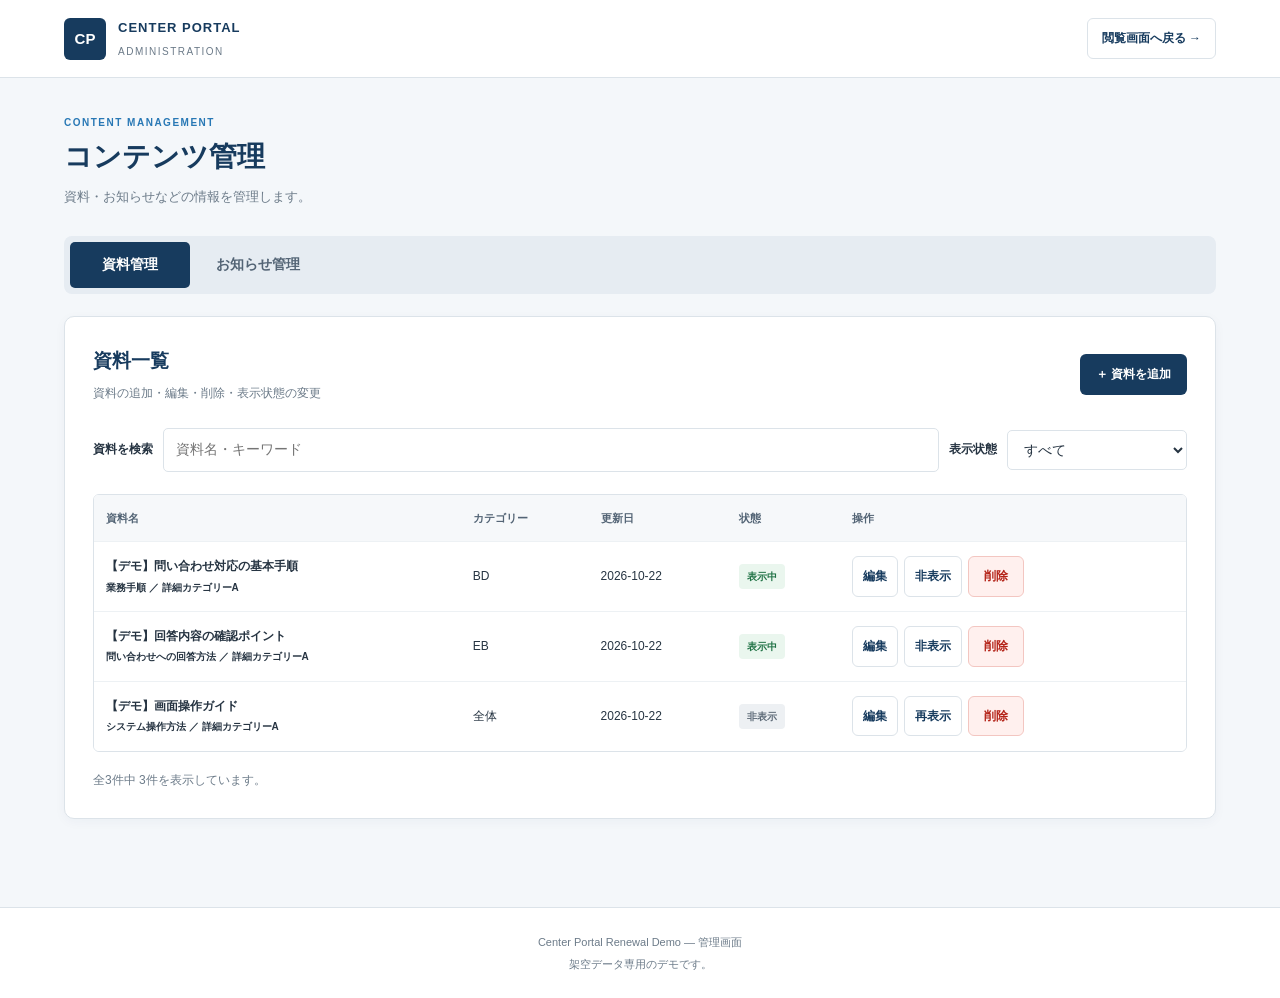
==== admin/index.html @ bc6381f3 "Demo" ====
<!DOCTYPE html>
<html lang="ja">
<head>
  <meta charset="UTF-8">
  <meta name="viewport" content="width=device-width, initial-scale=1.0">
  <meta
    name="description"
    content="Center Portal Demo 管理画面"
  >
  <title>管理画面 | Center Portal</title>
  <link rel="stylesheet" href="css/admin.css">
</head>

<body>
  <header class="admin-header">
    <a class="admin-logo" href="../index.html">
      <span class="admin-logo-mark">CP</span>
      <span>
        <strong>CENTER PORTAL</strong>
        <small>ADMINISTRATION</small>
      </span>
    </a>

    <a class="back-to-viewer" href="../index.html">
      閲覧画面へ戻る →
    </a>
  </header>

  <main class="admin-main">
    <section class="admin-page-heading">
      <p class="eyebrow">CONTENT MANAGEMENT</p>
      <h1>コンテンツ管理</h1>
      <p>
        資料・お知らせなどの情報を管理します。
      </p>
    </section>

    <!-- 管理メニュー -->
    <nav class="admin-tabs" aria-label="管理メニュー">
      <button
        type="button"
        class="admin-tab is-active"
        data-admin-tab="materials"
        aria-pressed="true"
      >
        資料管理
      </button>

      <button
        type="button"
        class="admin-tab"
        data-admin-tab="announcements"
        aria-pressed="false"
      >
        お知らせ管理
      </button>
    </nav>

    <!-- 資料管理 -->
    <section
      class="admin-panel"
      id="materialsPanel"
      aria-labelledby="materialsHeading"
    >
      <div class="panel-heading">
        <div>
          <h2 id="materialsHeading">資料一覧</h2>
          <p>資料の追加・編集・削除・表示状態の変更</p>
        </div>

        <button
          type="button"
          class="primary-button"
          id="addMaterialButton"
        >
          ＋ 資料を追加
        </button>
      </div>

      <div class="admin-filter">
        <label for="adminMaterialSearch">資料を検索</label>
        <input
          type="search"
          id="adminMaterialSearch"
          placeholder="資料名・キーワード"
        >

        <label for="materialStatusFilter">表示状態</label>
        <select id="materialStatusFilter">
          <option value="all">すべて</option>
          <option value="visible">表示中</option>
          <option value="hidden">非表示</option>
        </select>
      </div>

      <div class="table-wrapper">
        <table class="admin-table">
          <thead>
            <tr>
              <th scope="col">資料名</th>
              <th scope="col">カテゴリー</th>
              <th scope="col">更新日</th>
              <th scope="col">状態</th>
              <th scope="col">操作</th>
            </tr>
          </thead>

          <tbody id="materialsTableBody">
            <!-- 資料一覧をJavaScriptで表示 -->
          </tbody>
        </table>
      </div>

      <p class="admin-message" id="materialsMessage" aria-live="polite">
        資料一覧を読み込んでいます。
      </p>
    </section>

    <!-- お知らせ管理 -->
    <section
      class="admin-panel"
      id="announcementsPanel"
      aria-labelledby="announcementsHeading"
      hidden
    >
      <div class="panel-heading">
        <div>
          <h2 id="announcementsHeading">お知らせ一覧</h2>
          <p>お知らせの追加・編集・削除・非表示</p>
        </div>

        <button
          type="button"
          class="primary-button"
          id="addAnnouncementButton"
        >
          ＋ お知らせを追加
        </button>
      </div>

      <div class="table-wrapper">
        <table class="admin-table">
          <thead>
            <tr>
              <th scope="col">タイトル</th>
              <th scope="col">日付</th>
              <th scope="col">状態</th>
              <th scope="col">操作</th>
            </tr>
          </thead>

          <tbody id="announcementsTableBody">
            <!-- お知らせ一覧をJavaScriptで表示 -->
          </tbody>
        </table>
      </div>

      <p class="admin-message" id="announcementsMessage" aria-live="polite">
        お知らせ一覧を読み込んでいます。
      </p>
    </section>

    <!-- 資料編集フォーム -->
    <section
      class="admin-panel editor-panel"
      id="materialEditorPanel"
      aria-labelledby="materialEditorHeading"
      hidden
    >
      <div class="panel-heading">
        <div>
          <h2 id="materialEditorHeading">資料を追加</h2>
          <p>必要な情報を入力してください。</p>
        </div>
      </div>

      <form id="materialForm">
        <input type="hidden" id="materialId">

        <div class="form-field">
          <label for="materialTitle">資料名 <span>*</span></label>
          <input
            type="text"
            id="materialTitle"
            maxlength="120"
            required
          >
        </div>

        <div class="form-field">
          <label for="materialCategory">メインカテゴリー <span>*</span></label>
          <select id="materialCategory" required>
            <option value="">選択してください</option>
          </select>
        </div>

        <div class="form-field">
          <label for="materialDetail">詳細カテゴリー <span>*</span></label>
          <select id="materialDetail" required>
            <option value="">先にメインカテゴリーを選択してください</option>
          </select>
        </div>

        <div class="form-field">
          <label for="materialType">資料の種類 <span>*</span></label>
          <input
            type="text"
            id="materialType"
            maxlength="60"
            placeholder="例：業務手順"
            required
          >
        </div>

        <div class="form-field">
          <label for="materialDescription">概要</label>
          <textarea
            id="materialDescription"
            rows="3"
            maxlength="300"
          ></textarea>
        </div>

        <div class="form-field">
          <label for="materialContent">資料の内容 <span>*</span></label>
          <textarea
            id="materialContent"
            rows="8"
            required
          ></textarea>
        </div>

        <div class="form-actions">
          <button type="submit" class="primary-button">
            保存する
          </button>

          <button
            type="button"
            class="secondary-button"
            id="cancelMaterialEdit"
          >
            キャンセル
          </button>
        </div>
      </form>
    </section>

    <!-- お知らせ編集フォーム -->
    <section
      class="admin-panel editor-panel"
      id="announcementEditorPanel"
      aria-labelledby="announcementEditorHeading"
      hidden
    >
      <div class="panel-heading">
        <div>
          <h2 id="announcementEditorHeading">お知らせを追加</h2>
          <p>掲載するお知らせを入力してください。</p>
        </div>
      </div>

      <form id="announcementForm">
        <input type="hidden" id="announcementId">

        <div class="form-field">
          <label for="announcementTitle">タイトル <span>*</span></label>
          <input
            type="text"
            id="announcementTitle"
            maxlength="120"
            required
          >
        </div>

        <div class="form-field">
          <label for="announcementDate">掲載日 <span>*</span></label>
          <input
            type="date"
            id="announcementDate"
            required
          >
        </div>

        <div class="form-field">
          <label for="announcementType">種類 <span>*</span></label>
          <input
            type="text"
            id="announcementType"
            maxlength="40"
            placeholder="例：お知らせ"
            required
          >
        </div>

        <div class="form-field">
          <label for="announcementContent">内容</label>
          <textarea
            id="announcementContent"
            rows="5"
            maxlength="2000"
          ></textarea>
        </div>

        <div class="form-actions">
          <button type="submit" class="primary-button">
            保存する
          </button>

          <button
            type="button"
            class="secondary-button"
            id="cancelAnnouncementEdit"
          >
            キャンセル
          </button>
        </div>
      </form>
    </section>
  </main>

  <footer class="admin-footer">
    <p>Center Portal Renewal Demo — 管理画面</p>
    <p>架空データ専用のデモです。</p>
  </footer>

  <script src="../js/data.js"></script>
  <script src="js/admin.js"></script>
</body>
</html>
---- admin/css/admin.css ----
/* =========================
   基本設定
========================= */

:root {
  --admin-primary: #173b5e;
  --admin-primary-hover: #24577f;
  --admin-accent: #2878b5;
  --admin-text: #263442;
  --admin-muted: #6c7b89;
  --admin-border: #dce3e9;
  --admin-background: #f4f7fa;
  --admin-surface: #ffffff;
  --admin-hover: #f0f5f9;
  --admin-danger: #b42318;
  --admin-danger-bg: #fff0ee;
  --admin-success: #217346;
  --admin-success-bg: #eaf6ee;
}

* {
  box-sizing: border-box;
}

html {
  scroll-behavior: smooth;
}

body {
  margin: 0;
  background: var(--admin-background);
  color: var(--admin-text);
  font-family:
    -apple-system,
    BlinkMacSystemFont,
    "Helvetica Neue",
    "Hiragino Kaku Gothic ProN",
    "Hiragino Sans",
    Meiryo,
    sans-serif;
  font-size: 14px;
  line-height: 1.7;
}

button,
input,
select,
textarea {
  font: inherit;
}

button {
  cursor: pointer;
}

[hidden] {
  display: none !important;
}

button:focus-visible,
input:focus-visible,
select:focus-visible,
textarea:focus-visible,
a:focus-visible {
  outline: 3px solid #79b9eb;
  outline-offset: 3px;
}

a {
  color: inherit;
  text-decoration: none;
}

/* =========================
   ヘッダー
========================= */

.admin-header {
  display: flex;
  align-items: center;
  justify-content: space-between;
  gap: 24px;
  min-height: 78px;
  padding: 16px 5%;
  background: var(--admin-surface);
  border-bottom: 1px solid var(--admin-border);
}

.admin-logo {
  display: flex;
  align-items: center;
  gap: 12px;
}

.admin-logo-mark {
  display: grid;
  place-items: center;
  width: 42px;
  height: 42px;
  background: var(--admin-primary);
  color: #ffffff;
  border-radius: 6px;
  font-size: 15px;
  font-weight: 800;
}

.admin-logo strong,
.admin-logo small {
  display: block;
}

.admin-logo strong {
  color: var(--admin-primary);
  font-size: 13px;
  letter-spacing: 1px;
}

.admin-logo small {
  margin-top: 3px;
  color: var(--admin-muted);
  font-size: 10px;
  letter-spacing: 1.5px;
}

.back-to-viewer {
  padding: 9px 14px;
  color: var(--admin-primary);
  border: 1px solid var(--admin-border);
  border-radius: 6px;
  font-size: 12px;
  font-weight: 700;
  transition: background 0.2s ease;
}

.back-to-viewer:hover {
  background: var(--admin-hover);
}

/* =========================
   メインエリア
========================= */

.admin-main {
  width: min(1200px, 90%);
  margin: 0 auto;
  padding: 36px 0 64px;
}

.admin-page-heading {
  margin-bottom: 28px;
}

.eyebrow {
  margin: 0 0 6px;
  color: var(--admin-accent);
  font-size: 10px;
  font-weight: 800;
  letter-spacing: 1.5px;
}

.admin-page-heading h1 {
  margin: 0;
  color: var(--admin-primary);
  font-size: 28px;
  line-height: 1.4;
}

.admin-page-heading > p:last-child {
  margin: 10px 0 0;
  color: var(--admin-muted);
  font-size: 13px;
}

/* =========================
   管理タブ
========================= */

.admin-tabs {
  display: flex;
  gap: 6px;
  margin-bottom: 22px;
  padding: 6px;
  background: #e6ecf2;
  border-radius: 8px;
}

.admin-tab {
  min-width: 120px;
  padding: 11px 20px;
  background: transparent;
  color: #536475;
  border: 0;
  border-radius: 5px;
  font-weight: 700;
  transition:
    color 0.2s ease,
    background 0.2s ease;
}

.admin-tab:hover {
  color: var(--admin-primary);
  background: rgba(255, 255, 255, 0.65);
}

.admin-tab.is-active {
  background: var(--admin-primary);
  color: #ffffff;
}

/* =========================
   管理パネル
========================= */

.admin-panel {
  margin-bottom: 24px;
  padding: 28px;
  background: var(--admin-surface);
  border: 1px solid var(--admin-border);
  border-radius: 10px;
  box-shadow: 0 3px 12px rgba(23, 59, 94, 0.04);
}

.panel-heading {
  display: flex;
  align-items: center;
  justify-content: space-between;
  gap: 20px;
  margin-bottom: 24px;
}

.panel-heading h2 {
  margin: 0;
  color: var(--admin-primary);
  font-size: 19px;
}

.panel-heading p {
  margin: 6px 0 0;
  color: var(--admin-muted);
  font-size: 12px;
}

/* =========================
   ボタン
========================= */

.primary-button,
.secondary-button,
.danger-button,
.small-button {
  display: inline-flex;
  align-items: center;
  justify-content: center;
  gap: 6px;
  min-height: 38px;
  padding: 9px 15px;
  border: 1px solid transparent;
  border-radius: 6px;
  font-size: 12px;
  font-weight: 700;
  transition:
    background 0.2s ease,
    border-color 0.2s ease;
}

.primary-button {
  background: var(--admin-primary);
  color: #ffffff;
}

.primary-button:hover {
  background: var(--admin-primary-hover);
}

.secondary-button {
  background: #ffffff;
  color: var(--admin-text);
  border-color: var(--admin-border);
}

.secondary-button:hover {
  background: var(--admin-hover);
}

.danger-button {
  background: var(--admin-danger-bg);
  color: var(--admin-danger);
  border-color: #f3c6c1;
}

.danger-button:hover {
  background: #ffe0dc;
}

.small-button {
  min-height: 32px;
  padding: 6px 10px;
  background: #ffffff;
  color: var(--admin-primary);
  border-color: var(--admin-border);
}

.small-button:hover {
  background: var(--admin-hover);
}

/* =========================
   検索・絞り込み
========================= */

.admin-filter {
  display: grid;
  grid-template-columns: auto minmax(180px, 1fr) auto minmax(120px, 180px);
  align-items: center;
  gap: 10px;
  margin-bottom: 22px;
}

.admin-filter label {
  color: var(--admin-text);
  font-size: 12px;
  font-weight: 700;
}

.admin-filter input,
.admin-filter select {
  width: 100%;
  min-width: 0;
  min-height: 40px;
  padding: 9px 12px;
  background: #ffffff;
  color: var(--admin-text);
  border: 1px solid var(--admin-border);
  border-radius: 5px;
}

/* =========================
   テーブル
========================= */

.table-wrapper {
  width: 100%;
  overflow-x: auto;
  border: 1px solid var(--admin-border);
  border-radius: 6px;
}

.admin-table {
  width: 100%;
  border-collapse: collapse;
  background: #ffffff;
  text-align: left;
}

.admin-table th,
.admin-table td {
  padding: 14px 12px;
  border-bottom: 1px solid #edf1f4;
  vertical-align: middle;
}

.admin-table th {
  background: #f6f8fa;
  color: #536475;
  font-size: 11px;
  font-weight: 800;
  white-space: nowrap;
}

.admin-table td {
  font-size: 12px;
}

.admin-table tbody tr:last-child td {
  border-bottom: 0;
}

.admin-table tbody tr:hover {
  background: #fafcfd;
}

.admin-table td:first-child {
  min-width: 200px;
  font-weight: 700;
}

.table-actions {
  display: flex;
  flex-wrap: wrap;
  gap: 6px;
  min-width: 190px;
}

.status-badge {
  display: inline-block;
  padding: 4px 8px;
  border-radius: 4px;
  font-size: 10px;
  font-weight: 700;
  white-space: nowrap;
}

.status-badge.is-visible {
  background: var(--admin-success-bg);
  color: var(--admin-success);
}

.status-badge.is-hidden {
  background: #edf0f3;
  color: #5e6b78;
}

/* =========================
   フォーム
========================= */

.editor-panel {
  scroll-margin-top: 24px;
}

.form-field {
  display: grid;
  gap: 7px;
  margin-bottom: 22px;
}

.form-field label {
  color: var(--admin-text);
  font-size: 12px;
  font-weight: 800;
}

.form-field label span {
  color: var(--admin-danger);
}

.form-field input,
.form-field select,
.form-field textarea {
  width: 100%;
  min-height: 42px;
  padding: 10px 12px;
  background: #ffffff;
  color: var(--admin-text);
  border: 1px solid var(--admin-border);
  border-radius: 5px;
}

.form-field textarea {
  min-height: 100px;
  resize: vertical;
}

.form-field input::placeholder,
.form-field textarea::placeholder {
  color: #96a2ad;
}

.form-actions {
  display: flex;
  flex-wrap: wrap;
  gap: 10px;
  padding-top: 8px;
  border-top: 1px solid var(--admin-border);
}

.admin-message {
  margin: 18px 0 0;
  color: var(--admin-muted);
  font-size: 12px;
}

.admin-message:empty {
  display: none;
}

/* =========================
   フッター
========================= */

.admin-footer {
  padding: 22px 5%;
  background: #ffffff;
  border-top: 1px solid var(--admin-border);
  text-align: center;
}

.admin-footer p {
  margin: 3px 0;
  color: var(--admin-muted);
  font-size: 11px;
}

/* =========================
   レスポンシブ
========================= */

@media (max-width: 900px) {
  .admin-filter {
    grid-template-columns: auto minmax(0, 1fr);
  }

  .admin-filter label:nth-of-type(2) {
    grid-column: 1;
  }

  .admin-filter select {
    grid-column: 2;
  }
}

@media (max-width: 600px) {
  .admin-header {
    align-items: flex-start;
    flex-direction: column;
    gap: 14px;
    padding: 16px 5%;
  }

  .admin-main {
    width: 92%;
    padding-top: 24px;
  }

  .admin-page-heading h1 {
    font-size: 24px;
  }

  .admin-tabs {
    display: grid;
    grid-template-columns: repeat(2, minmax(0, 1fr));
  }

  .admin-tab {
    min-width: 0;
    padding: 10px 8px;
  }

  .admin-panel {
    padding: 18px;
  }

  .panel-heading {
    align-items: flex-start;
    flex-direction: column;
    gap: 14px;
  }

  .admin-filter {
    grid-template-columns: 1fr;
  }

  .admin-filter label:nth-of-type(2),
  .admin-filter select {
    grid-column: auto;
  }

  .form-actions {
    flex-direction: column;
  }

  .form-actions button {
    width: 100%;
  }
}

@media (prefers-reduced-motion: reduce) {
  *,
  *::before,
  *::after {
    scroll-behavior: auto !important;
    transition-duration: 0.01ms !important;
    animation-duration: 0.01ms !important;
  }
}
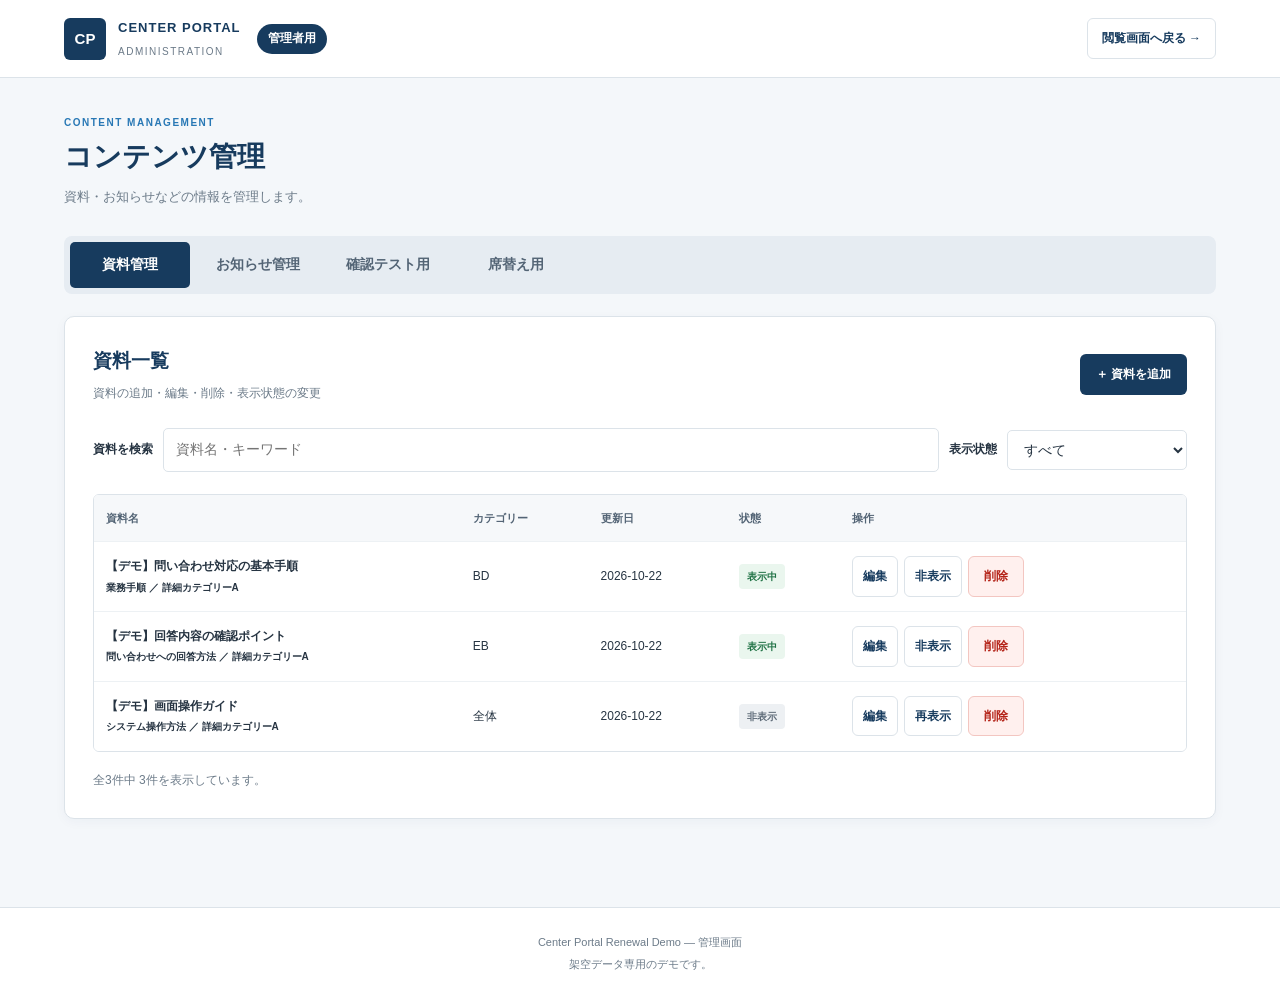
==== commit a56c694f: "Demo1.1" ====
--- a/admin/index.html
+++ b/admin/index.html
@@ -14,13 +14,16 @@
 
 <body>
   <header class="admin-header">
-    <a class="admin-logo" href="../index.html">
-      <span class="admin-logo-mark">CP</span>
-      <span>
-        <strong>CENTER PORTAL</strong>
-        <small>ADMINISTRATION</small>
-      </span>
-    </a>
+    <div class="admin-brand">
+      <a class="admin-logo" href="../index.html">
+        <span class="admin-logo-mark">CP</span>
+        <span>
+          <strong>CENTER PORTAL</strong>
+          <small>ADMINISTRATION</small>
+        </span>
+      </a>
+      <span class="admin-mode-badge">管理者用</span>
+    </div>
 
     <a class="back-to-viewer" href="../index.html">
       閲覧画面へ戻る →
@@ -54,6 +57,24 @@
         aria-pressed="false"
       >
         お知らせ管理
+      </button>
+
+      <button
+        type="button"
+        class="admin-tab"
+        data-admin-tab="shortcut-test"
+        aria-pressed="false"
+      >
+        確認テスト用
+      </button>
+
+      <button
+        type="button"
+        class="admin-tab"
+        data-admin-tab="shortcut-file"
+        aria-pressed="false"
+      >
+        席替え用
       </button>
     </nav>
 
@@ -161,6 +182,70 @@
       </p>
     </section>
 
+    <section
+      class="admin-panel"
+      id="testShortcutPanel"
+      aria-labelledby="testShortcutHeading"
+      hidden
+    >
+      <div class="panel-heading">
+        <div>
+          <h2 id="testShortcutHeading">確認テスト用の資料</h2>
+          <p>確認テスト用ショートカットに表示する資料を管理します。</p>
+        </div>
+        <button type="button" class="primary-button" data-add-shortcut="test">
+          ＋ 資料を追加
+        </button>
+      </div>
+      <div class="table-wrapper">
+        <table class="admin-table">
+          <thead>
+            <tr>
+              <th scope="col">資料名</th>
+              <th scope="col">カテゴリー</th>
+              <th scope="col">更新日</th>
+              <th scope="col">状態</th>
+              <th scope="col">操作</th>
+            </tr>
+          </thead>
+          <tbody id="testShortcutTableBody"></tbody>
+        </table>
+      </div>
+      <p class="admin-message" id="testShortcutMessage" aria-live="polite"></p>
+    </section>
+
+    <section
+      class="admin-panel"
+      id="fileShortcutPanel"
+      aria-labelledby="fileShortcutHeading"
+      hidden
+    >
+      <div class="panel-heading">
+        <div>
+          <h2 id="fileShortcutHeading">席替え用の資料</h2>
+          <p>席替え用ショートカットに表示する資料を管理します。</p>
+        </div>
+        <button type="button" class="primary-button" data-add-shortcut="file">
+          ＋ 資料を追加
+        </button>
+      </div>
+      <div class="table-wrapper">
+        <table class="admin-table">
+          <thead>
+            <tr>
+              <th scope="col">資料名</th>
+              <th scope="col">カテゴリー</th>
+              <th scope="col">更新日</th>
+              <th scope="col">状態</th>
+              <th scope="col">操作</th>
+            </tr>
+          </thead>
+          <tbody id="fileShortcutTableBody"></tbody>
+        </table>
+      </div>
+      <p class="admin-message" id="fileShortcutMessage" aria-live="polite"></p>
+    </section>
+
     <!-- 資料編集フォーム -->
     <section
       class="admin-panel editor-panel"
@@ -214,6 +299,17 @@
         </div>
 
         <div class="form-field">
+          <label for="materialShortcut">表示するショートカット</label>
+          <select id="materialShortcut">
+            <option value="">ショートカットに表示しない</option>
+            <option value="test">確認テスト用</option>
+            <option value="file">席替え用</option>
+            <option value="both">確認テスト用・席替え用</option>
+          </select>
+          <small>選択したタブと閲覧画面のショートカットに資料が表示されます。</small>
+        </div>
+
+        <div class="form-field">
           <label for="materialDescription">概要</label>
           <textarea
             id="materialDescription"
--- a/admin/css/admin.css
+++ b/admin/css/admin.css
@@ -87,10 +87,29 @@
   border-bottom: 1px solid var(--admin-border);
 }
 
+.admin-brand {
+  display: flex;
+  align-items: center;
+  gap: 16px;
+}
+
 .admin-logo {
   display: flex;
   align-items: center;
   gap: 12px;
+}
+
+.admin-mode-badge {
+  display: inline-flex;
+  align-items: center;
+  min-height: 30px;
+  padding: 4px 11px;
+  background: var(--admin-primary);
+  color: #ffffff;
+  border-radius: 999px;
+  font-size: 12px;
+  font-weight: 700;
+  white-space: nowrap;
 }
 
 .admin-logo-mark {
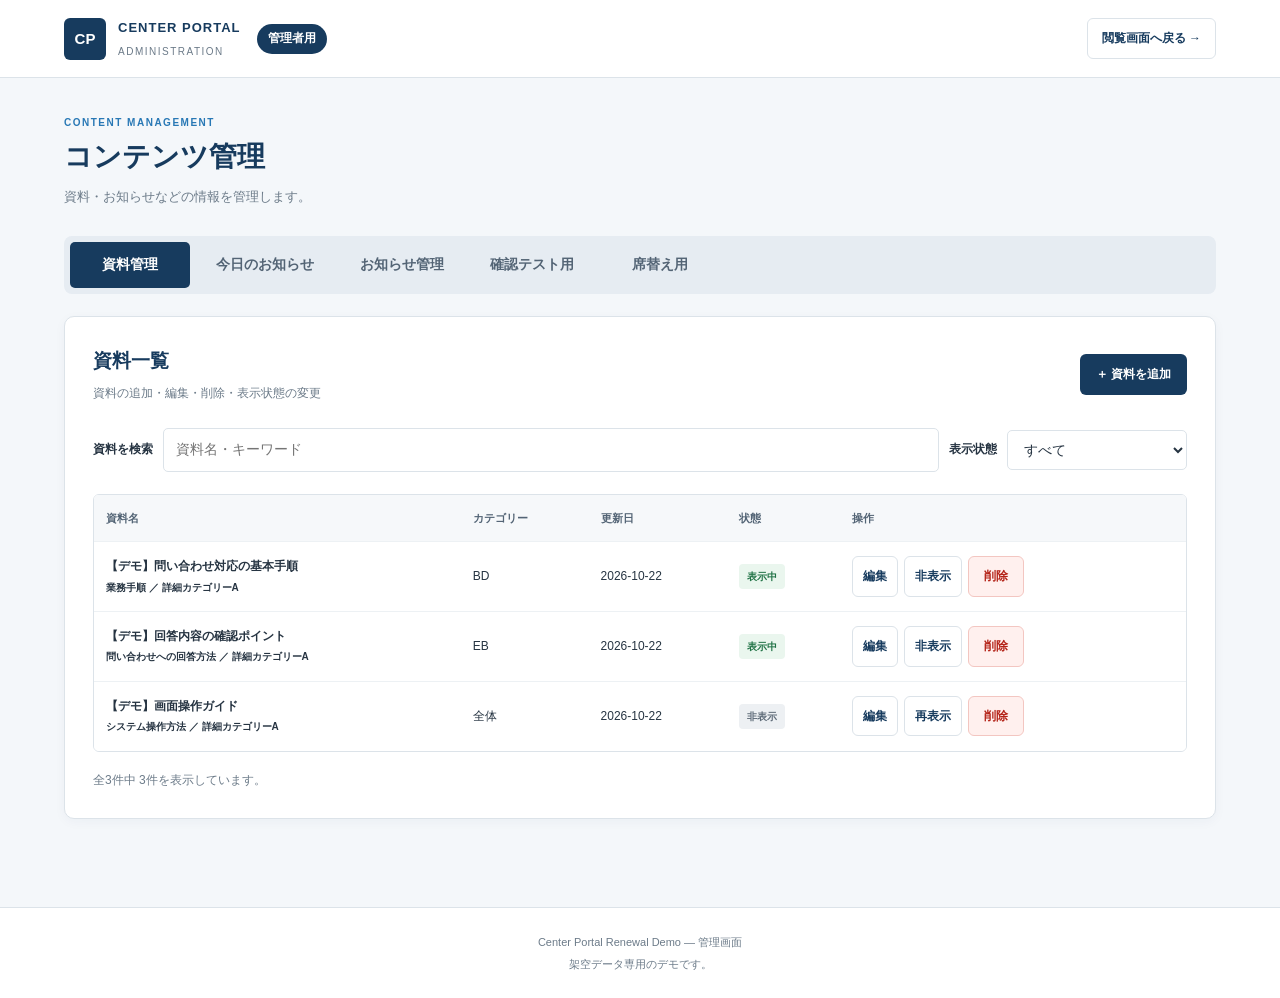
==== commit 97035d19: "Demo1.2" ====
--- a/admin/index.html
+++ b/admin/index.html
@@ -13,6 +13,7 @@
 </head>
 
 <body>
+  <!-- 管理画面のブランド表示と閲覧画面への戻りリンク -->
   <header class="admin-header">
     <div class="admin-brand">
       <a class="admin-logo" href="../index.html">
@@ -39,7 +40,7 @@
       </p>
     </section>
 
-    <!-- 管理メニュー -->
+    <!-- data-admin-tabの値をadmin.jsが読み取り、対応する管理パネルを切り替える -->
     <nav class="admin-tabs" aria-label="管理メニュー">
       <button
         type="button"
@@ -53,6 +54,15 @@
       <button
         type="button"
         class="admin-tab"
+        data-admin-tab="daily-announcements"
+        aria-pressed="false"
+      >
+        今日のお知らせ
+      </button>
+
+      <button
+        type="button"
+        class="admin-tab"
         data-admin-tab="announcements"
         aria-pressed="false"
       >
@@ -78,7 +88,7 @@
       </button>
     </nav>
 
-    <!-- 資料管理 -->
+    <!-- 資料の検索・状態絞り込み・編集操作を行う一覧 -->
     <section
       class="admin-panel"
       id="materialsPanel"
@@ -132,13 +142,79 @@
           </tbody>
         </table>
       </div>
+      <nav class="admin-pagination" id="materialsPagination" aria-label="資料一覧のページ移動"></nav>
 
       <p class="admin-message" id="materialsMessage" aria-live="polite">
         資料一覧を読み込んでいます。
       </p>
     </section>
 
-    <!-- お知らせ管理 -->
+    <!-- 当日掲載分のお知らせと、種類の選択肢を管理する一覧 -->
+    <section
+      class="admin-panel"
+      id="dailyAnnouncementsPanel"
+      aria-labelledby="dailyAnnouncementsHeading"
+      hidden
+    >
+      <div class="panel-heading">
+        <div>
+          <h2 id="dailyAnnouncementsHeading">今日のお知らせ一覧</h2>
+          <p>閲覧画面の「本日のお知らせ」に表示する内容と、種類の選択肢を管理します。</p>
+        </div>
+
+        <button
+          type="button"
+          class="primary-button"
+          id="addDailyAnnouncementButton"
+        >
+          ＋ 今日のお知らせを追加
+        </button>
+      </div>
+
+      <form id="announcementTypeForm">
+        <div class="form-field">
+          <label for="newAnnouncementType">種類の選択肢を追加</label>
+          <input
+            type="text"
+            id="newAnnouncementType"
+            maxlength="40"
+            placeholder="例：障害情報"
+            required
+          >
+        </div>
+        <div class="form-actions">
+          <button type="submit" class="secondary-button">
+            種類を追加
+          </button>
+        </div>
+      </form>
+
+      <p class="admin-message" id="announcementTypesMessage" aria-live="polite"></p>
+
+      <div class="table-wrapper">
+        <table class="admin-table">
+          <thead>
+            <tr>
+              <th scope="col">タイトル</th>
+              <th scope="col">種類</th>
+              <th scope="col">状態</th>
+              <th scope="col">操作</th>
+            </tr>
+          </thead>
+
+          <tbody id="dailyAnnouncementsTableBody">
+            <!-- 今日のお知らせをJavaScriptで表示 -->
+          </tbody>
+        </table>
+      </div>
+      <nav class="admin-pagination" id="dailyAnnouncementsPagination" aria-label="今日のお知らせ一覧のページ移動"></nav>
+
+      <p class="admin-message" id="dailyAnnouncementsMessage" aria-live="polite">
+        今日のお知らせを読み込んでいます。
+      </p>
+    </section>
+
+    <!-- 掲載日を問わず、すべてのお知らせを検索・管理する一覧 -->
     <section
       class="admin-panel"
       id="announcementsPanel"
@@ -158,6 +234,15 @@
         >
           ＋ お知らせを追加
         </button>
+      </div>
+
+      <div class="admin-filter admin-filter-single">
+        <label for="adminAnnouncementSearch">お知らせを検索</label>
+        <input
+          type="search"
+          id="adminAnnouncementSearch"
+          placeholder="タイトル・種類・キーワード"
+        >
       </div>
 
       <div class="table-wrapper">
@@ -176,12 +261,14 @@
           </tbody>
         </table>
       </div>
+      <nav class="admin-pagination" id="announcementsPagination" aria-label="お知らせ一覧のページ移動"></nav>
 
       <p class="admin-message" id="announcementsMessage" aria-live="polite">
         お知らせ一覧を読み込んでいます。
       </p>
     </section>
 
+    <!-- 閲覧画面の確認テスト用ショートカットに割り当てた資料 -->
     <section
       class="admin-panel"
       id="testShortcutPanel"
@@ -211,9 +298,11 @@
           <tbody id="testShortcutTableBody"></tbody>
         </table>
       </div>
+      <nav class="admin-pagination" id="testShortcutPagination" aria-label="確認テスト用のページ移動"></nav>
       <p class="admin-message" id="testShortcutMessage" aria-live="polite"></p>
     </section>
 
+    <!-- 閲覧画面の席替え用ショートカットに割り当てた資料 -->
     <section
       class="admin-panel"
       id="fileShortcutPanel"
@@ -243,10 +332,11 @@
           <tbody id="fileShortcutTableBody"></tbody>
         </table>
       </div>
+      <nav class="admin-pagination" id="fileShortcutPagination" aria-label="席替え用のページ移動"></nav>
       <p class="admin-message" id="fileShortcutMessage" aria-live="polite"></p>
     </section>
 
-    <!-- 資料編集フォーム -->
+    <!-- 新規追加・編集で共用する資料入力フォーム -->
     <section
       class="admin-panel editor-panel"
       id="materialEditorPanel"
@@ -343,7 +433,7 @@
       </form>
     </section>
 
-    <!-- お知らせ編集フォーム -->
+    <!-- 新規追加・編集で共用するお知らせ入力フォーム -->
     <section
       class="admin-panel editor-panel"
       id="announcementEditorPanel"
@@ -381,13 +471,7 @@
 
         <div class="form-field">
           <label for="announcementType">種類 <span>*</span></label>
-          <input
-            type="text"
-            id="announcementType"
-            maxlength="40"
-            placeholder="例：お知らせ"
-            required
-          >
+          <select id="announcementType" required></select>
         </div>
 
         <div class="form-field">
--- a/admin/css/admin.css
+++ b/admin/css/admin.css
@@ -1,6 +1,6 @@
 
 /* =========================
-   基本設定
+   共通の色・余白・文字と入力操作のアクセシビリティ設定
 ========================= */
 
 :root {
@@ -336,6 +336,10 @@
   margin-bottom: 22px;
 }
 
+.admin-filter-single {
+  grid-template-columns: auto minmax(180px, 1fr);
+}
+
 .admin-filter label {
   color: var(--admin-text);
   font-size: 12px;
@@ -355,7 +359,7 @@
 }
 
 /* =========================
-   テーブル
+   管理一覧テーブル、ページ送り、状態・操作ボタン
 ========================= */
 
 .table-wrapper {
@@ -402,6 +406,44 @@
 .admin-table td:first-child {
   min-width: 200px;
   font-weight: 700;
+}
+
+.admin-pagination {
+  /* ページ番号はJavaScriptが一覧件数に応じて生成する */
+  display: flex;
+  justify-content: center;
+  flex-wrap: wrap;
+  gap: 6px;
+  margin-top: 16px;
+}
+
+.admin-pagination:empty {
+  display: none;
+}
+
+.admin-pagination-button {
+  min-width: 36px;
+  min-height: 36px;
+  padding: 6px 10px;
+  background: #ffffff;
+  color: var(--admin-primary);
+  border: 1px solid var(--admin-border);
+  border-radius: 5px;
+  font-size: 12px;
+  font-weight: 700;
+}
+
+.admin-pagination-button:hover:not(:disabled),
+.admin-pagination-button[aria-current="page"] {
+  background: var(--admin-primary);
+  color: #ffffff;
+  border-color: var(--admin-primary);
+}
+
+.admin-pagination-button:disabled {
+  color: var(--admin-muted);
+  cursor: not-allowed;
+  opacity: 0.6;
 }
 
 .table-actions {
@@ -512,7 +554,7 @@
 }
 
 /* =========================
-   レスポンシブ
+   画面幅に応じた管理画面レイアウトと動きを抑える設定
 ========================= */
 
 @media (max-width: 900px) {
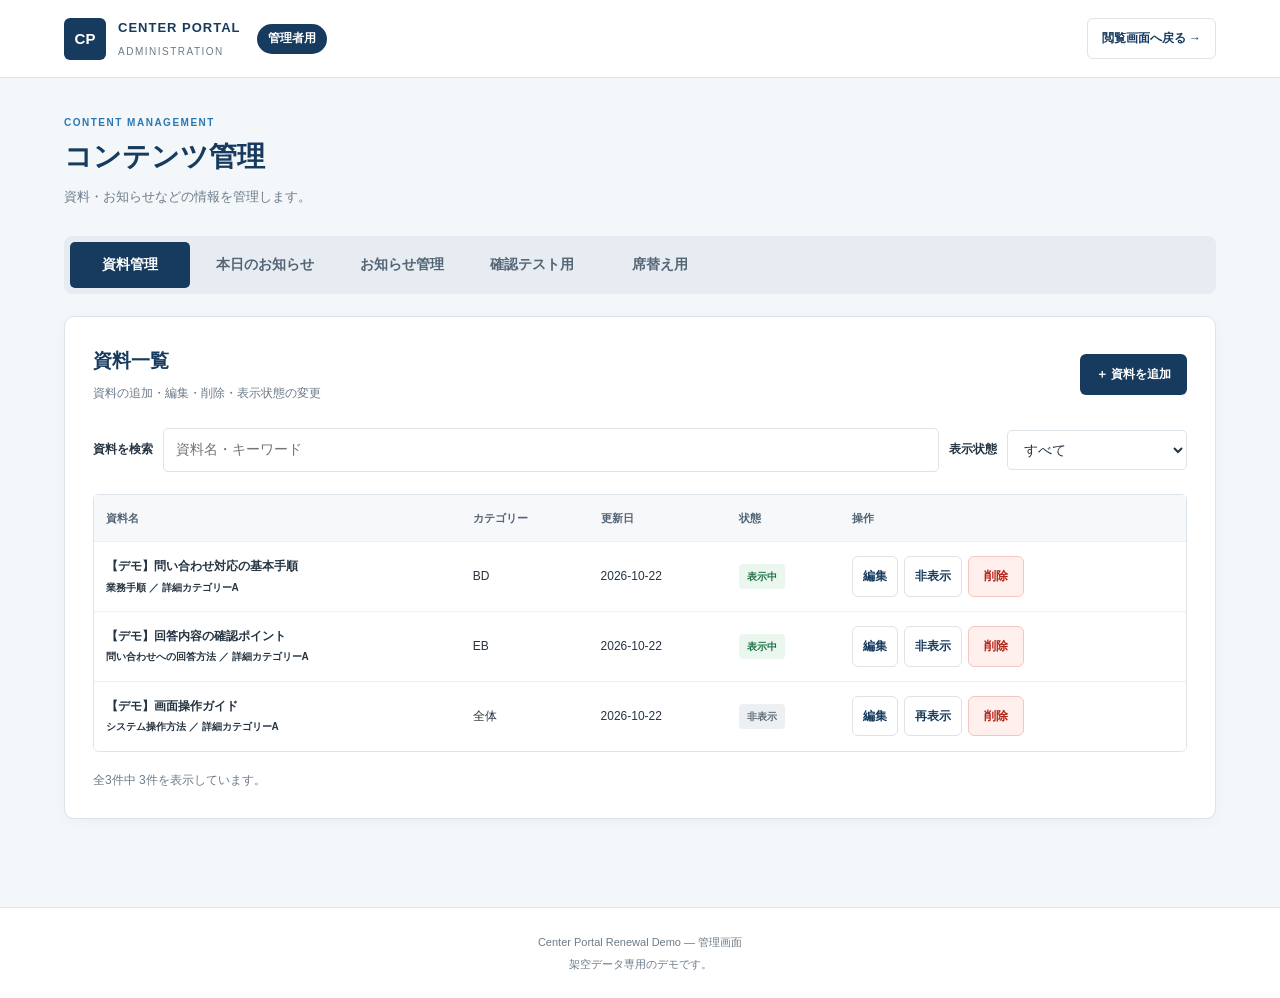
==== commit 44183887: "Demo1.3" ====
--- a/admin/index.html
+++ b/admin/index.html
@@ -57,7 +57,7 @@
         data-admin-tab="daily-announcements"
         aria-pressed="false"
       >
-        今日のお知らせ
+        本日のお知らせ
       </button>
 
       <button
@@ -149,7 +149,7 @@
       </p>
     </section>
 
-    <!-- 当日掲載分のお知らせと、種類の選択肢を管理する一覧 -->
+    <!-- 「本日のお知らせ」に設定した当日掲載分と、種類の選択肢を管理する一覧 -->
     <section
       class="admin-panel"
       id="dailyAnnouncementsPanel"
@@ -158,8 +158,8 @@
     >
       <div class="panel-heading">
         <div>
-          <h2 id="dailyAnnouncementsHeading">今日のお知らせ一覧</h2>
-          <p>閲覧画面の「本日のお知らせ」に表示する内容と、種類の選択肢を管理します。</p>
+          <h2 id="dailyAnnouncementsHeading">本日のお知らせ一覧</h2>
+          <p>種類に「本日のお知らせ」を設定した項目は、掲載日当日のみ閲覧画面に表示されます。</p>
         </div>
 
         <button
@@ -167,7 +167,7 @@
           class="primary-button"
           id="addDailyAnnouncementButton"
         >
-          ＋ 今日のお知らせを追加
+          ＋ 本日のお知らせを追加
         </button>
       </div>
 
